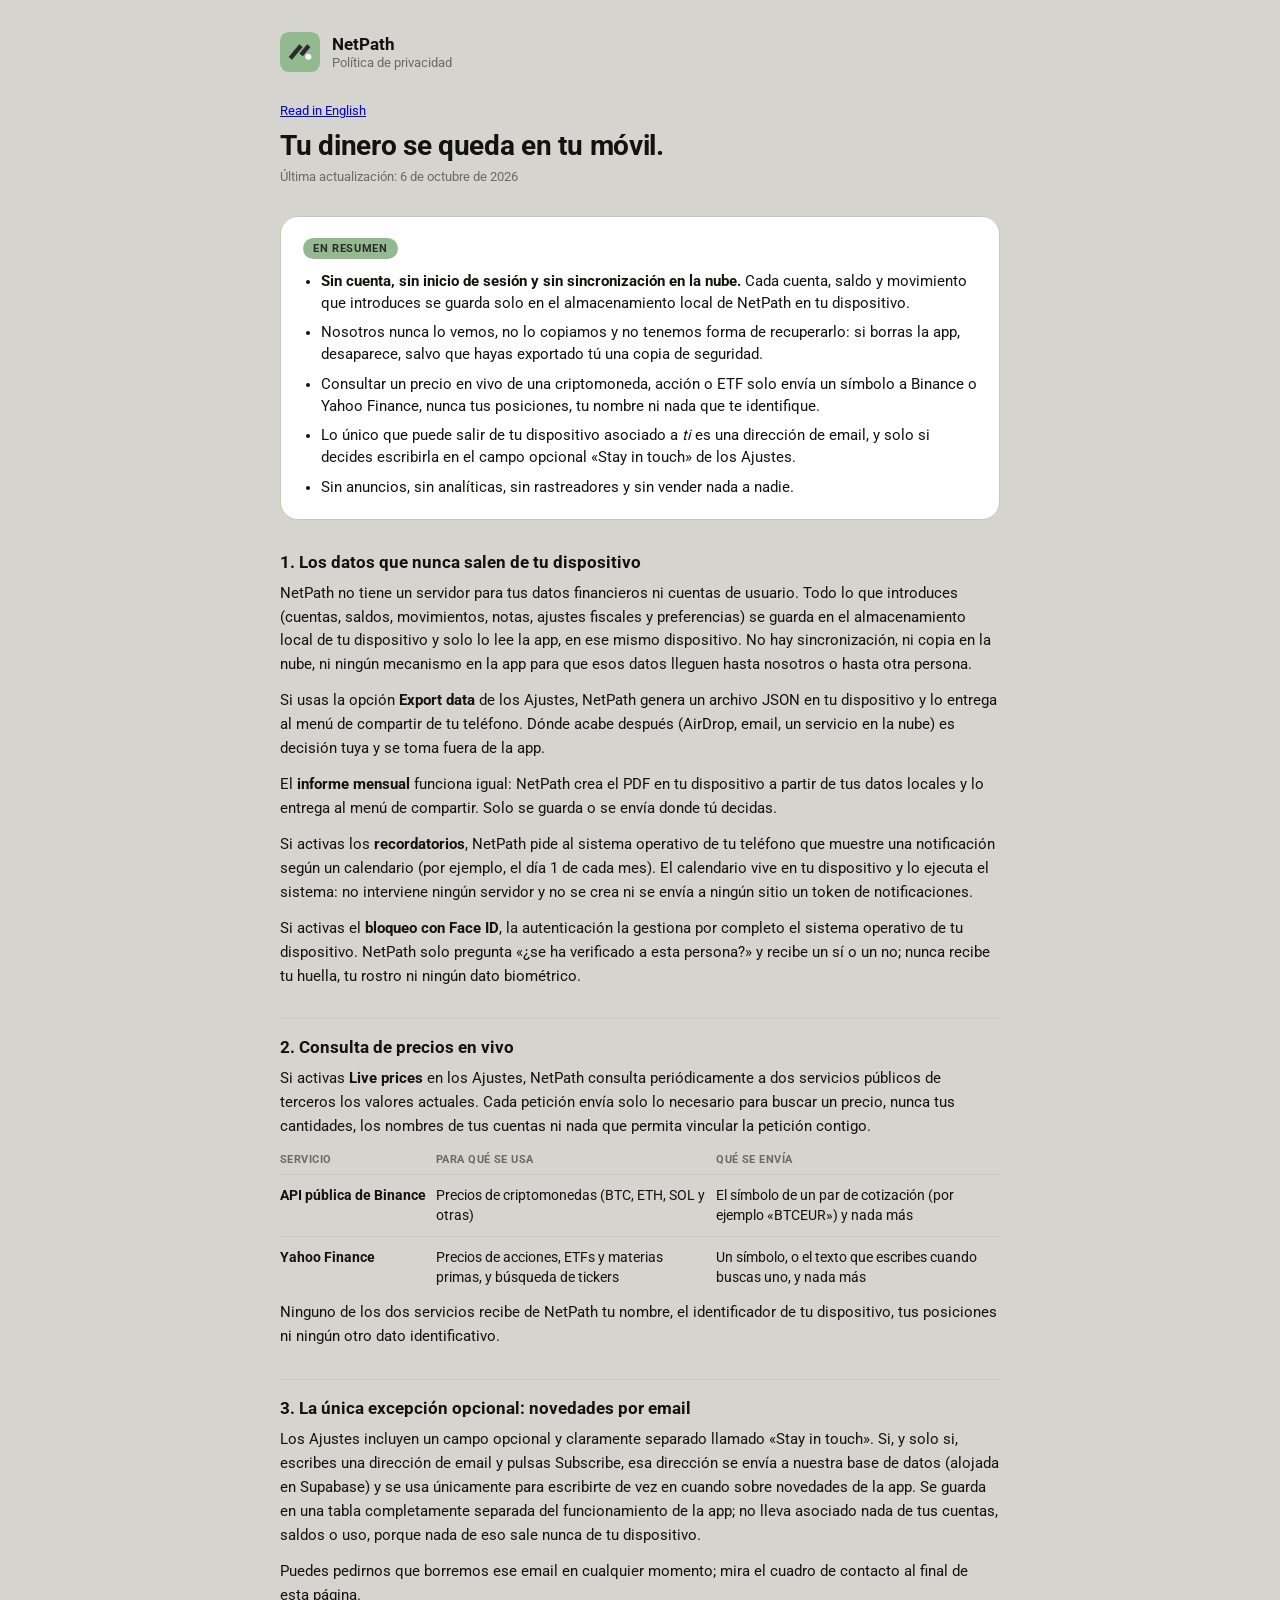
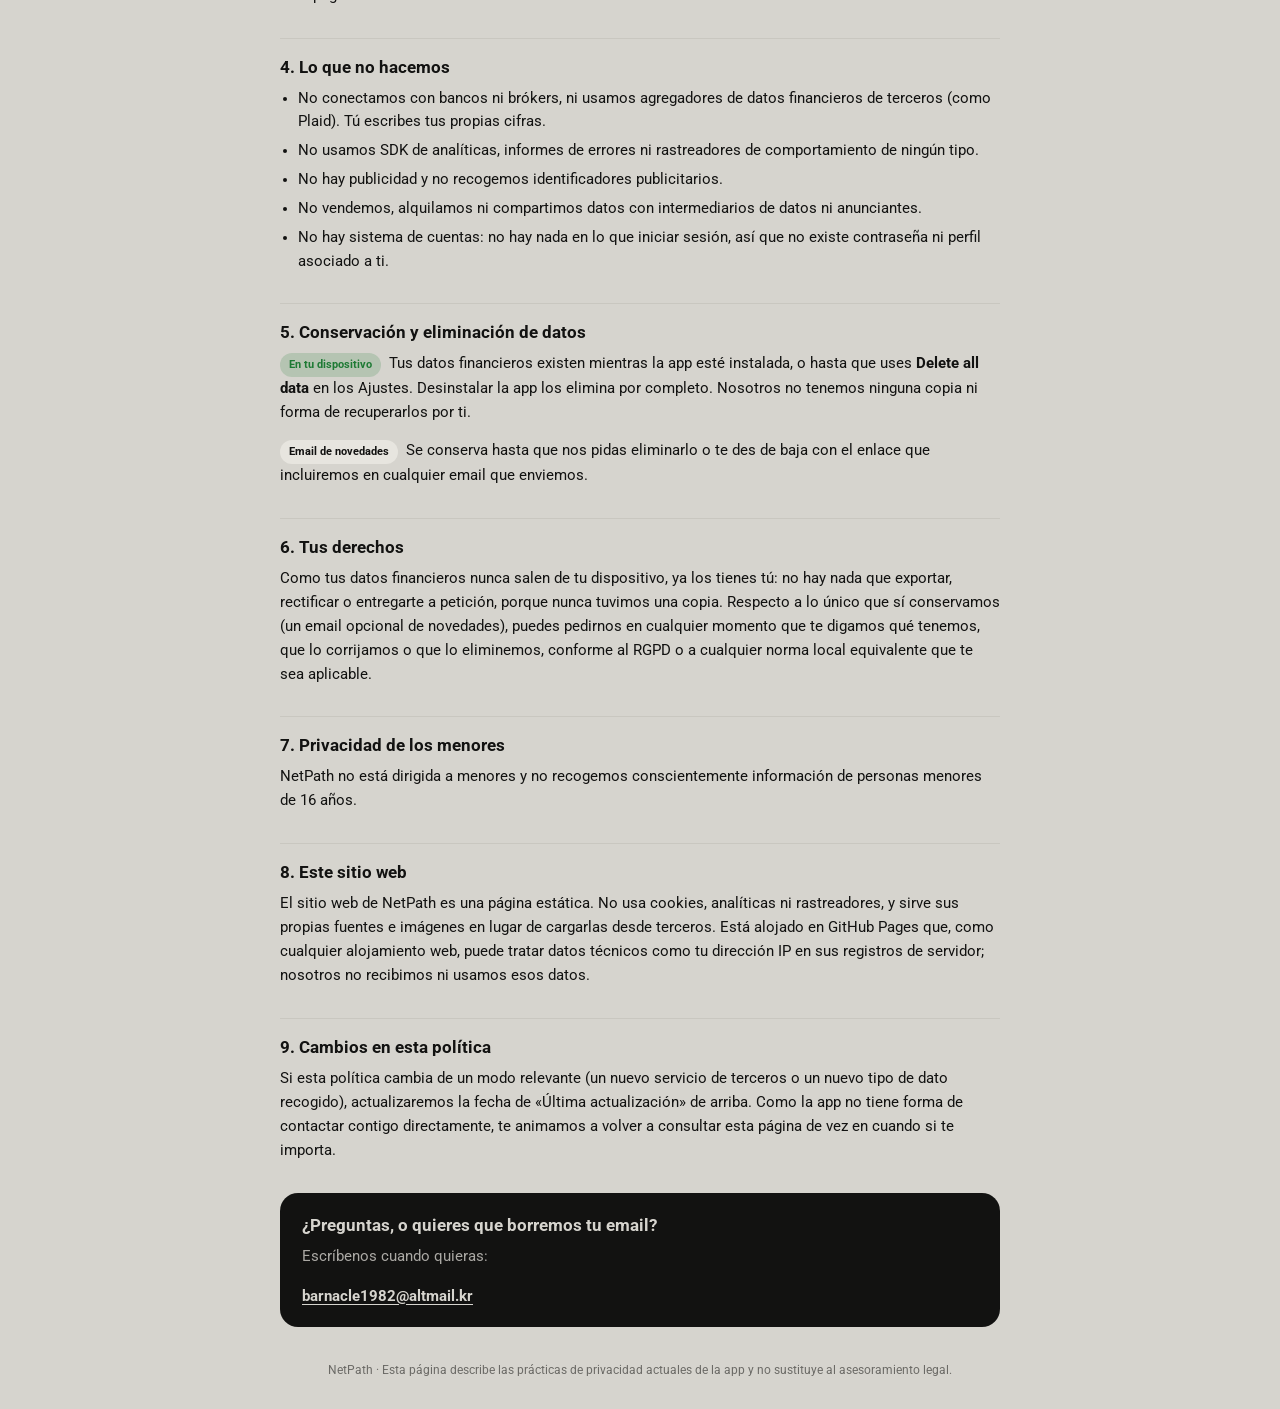
==== privacidad/index.html @ caff1fcc "Spanish privacy policy, social image, SEO files, refreshed screenshots Co-Authored-By: Claude Sonnet" ====
<!doctype html>
<html lang="es">
<head>
<meta charset="utf-8">
<meta name="viewport" content="width=device-width,initial-scale=1">
<title>Política de privacidad de NetPath</title>
<style>
@font-face { font-family: "Roboto"; font-weight: 400; font-display: swap; src: url("../assets/fonts/roboto-400.woff") format("woff"); }
@font-face { font-family: "Roboto"; font-weight: 500; font-display: swap; src: url("../assets/fonts/roboto-500.woff") format("woff"); }
@font-face { font-family: "Roboto"; font-weight: 700; font-display: swap; src: url("../assets/fonts/roboto-700.woff") format("woff"); }
</style>
<link rel="canonical" href="https://netpathapp.github.io/privacidad/">
<link rel="alternate" hreflang="en" href="https://netpathapp.github.io/privacy/">
<link rel="icon" href="../assets/brand/app-icon.svg" type="image/svg+xml">
<style>
  :root {
    --bg: #D6D4CE;
    --card: #FFFFFF;
    --card2: #E7E5DF;
    --fg: #121211;
    --muted: #6B6A66;
    --line: #C9C7C0;
    --accent: #93BA8F;
    --pos: #1E7A34;
    color-scheme: light;
  }
  @media (prefers-color-scheme: dark) {
    :root:not([data-theme="light"]) {
      --bg: #0C0C0B; --card: #1A1A18; --card2: #221F1D; --fg: #F3F3EE; --muted: #A7A6A1;
      --line: #2E2E2B; --accent: #93BA8F; --pos: #9BE06A; color-scheme: dark;
    }
  }
  :root[data-theme="dark"] {
    --bg: #0C0C0B; --card: #1A1A18; --card2: #221F1D; --fg: #F3F3EE; --muted: #A7A6A1;
    --line: #2E2E2B; --accent: #93BA8F; --pos: #9BE06A; color-scheme: dark;
  }
  * { box-sizing: border-box; }
  body {
    background: var(--bg); color: var(--fg);
    font-family: 'Roboto', -apple-system, system-ui, sans-serif;
    margin: 0; padding-inline: 20px; padding-block: 32px;
  }
  .wrap { max-width: 720px; margin: 0 auto; }
  .logo-mark { width: 40px; height: 40px; border-radius: 22.4%; overflow: hidden; flex: none; display: flex; }
  .logo-mark svg { display: block; }
  header { display: flex; align-items: center; gap: 12px; margin-bottom: 28px; }
  header .word { font-weight: 700; font-size: 17px; line-height: 1.2; }
  header .sub { font-size: 12.5px; color: var(--muted); margin-top: 1px; }
  h1 { font-size: 28px; font-weight: 700; letter-spacing: -0.3px; margin: 0 0 4px; text-wrap: balance; }
  .updated { font-size: 13px; color: var(--muted); margin-bottom: 28px; }
  .tldr { background: var(--card); border: 1px solid var(--line); border-radius: 18px; padding: 20px 22px; margin-bottom: 32px; }
  .tldr .label {
    display: inline-block; font-size: 11px; font-weight: 700; letter-spacing: 0.06em;
    background: var(--accent); color: #2B2B2B; padding: 4px 10px; border-radius: 999px;
    text-transform: uppercase; margin-bottom: 12px;
  }
  .tldr ul { margin: 0; padding-left: 18px; }
  .tldr li { margin-bottom: 8px; line-height: 1.5; font-size: 14.5px; }
  .tldr li:last-child { margin-bottom: 0; }
  .tldr strong { font-weight: 600; }
  section { margin-bottom: 30px; }
  h2 { font-size: 17px; font-weight: 700; margin: 0 0 10px; border-top: 1px solid var(--line); padding-top: 18px; }
  section:first-of-type h2 { border-top: none; padding-top: 0; }
  p { line-height: 1.65; font-size: 14.5px; margin: 0 0 12px; }
  p:last-child { margin-bottom: 0; }
  ul.plain { margin: 0 0 12px; padding-left: 18px; line-height: 1.6; font-size: 14.5px; }
  ul.plain li { margin-bottom: 6px; }
  .service-table { width: 100%; border-collapse: collapse; margin: 14px 0 4px; font-size: 13.5px; }
  .service-table th {
    text-align: left; font-size: 11px; letter-spacing: 0.04em; color: var(--muted);
    font-weight: 600; text-transform: uppercase; padding: 0 10px 8px 0; border-bottom: 1px solid var(--line);
  }
  .service-table td { padding: 10px 10px 10px 0; border-bottom: 1px solid var(--line); vertical-align: top; line-height: 1.5; }
  .service-table tr:last-child td { border-bottom: none; }
  .service-table .svc { font-weight: 600; white-space: nowrap; }
  .pill { display: inline-block; font-size: 11px; font-weight: 700; padding: 3px 9px; border-radius: 999px; background: var(--card2); color: var(--fg); }
  .pill.local { background: color-mix(in srgb, var(--pos) 18%, transparent); color: var(--pos); }
  .contact-box { background: var(--fg); color: var(--bg); border-radius: 18px; padding: 22px; margin-top: 8px; }
  .contact-box h2 { color: var(--bg); border: none; padding-top: 0; }
  .contact-box p { color: color-mix(in srgb, var(--bg) 78%, transparent); }
  .contact-box .email {
    display: inline-block; margin-top: 6px; font-weight: 700; font-size: 15px;
    color: var(--bg); text-decoration: underline; text-underline-offset: 3px; word-break: break-all;
  }
  footer { margin-top: 36px; font-size: 12px; color: var(--muted); text-align: center; }
  @media (max-width: 480px) { h1 { font-size: 24px; } }
</style>
</head>
<body>
<div class="wrap">
  <header>
    <a href="../" aria-label="Volver a NetPath" style="display:contents;color:inherit;text-decoration:none">
    <div class="logo-mark"><svg viewBox="0 0 100 100" width="40" height="40" aria-hidden="true"><rect width="100" height="100" fill="#93BA8F"/><rect x="-20.72" y="-5.5" width="41.44" height="11" transform="translate(39.13 50) rotate(-50)" fill="#2B2B2B"/><rect x="-15" y="-5.5" width="30" height="11" transform="translate(62.38 45.62) rotate(-50)" fill="#2B2B2B"/><circle cx="70.91" cy="61.91" r="7.5" fill="#FFFFFF"/></svg></div>
    <div>
      <div class="word">NetPath</div>
      <div class="sub">Política de privacidad</div>
    </div>
    </a>
  </header>
  <p class="updated" style="margin-bottom:8px"><a href="../privacy/" hreflang="en" lang="en">Read in English</a></p>

  <h1>Tu dinero se queda en tu móvil.</h1>
  <p class="updated">Última actualización: 6 de octubre de 2026</p>

  <div class="tldr">
    <div class="label">En resumen</div>
    <ul>
      <li><strong>Sin cuenta, sin inicio de sesión y sin sincronización en la nube.</strong> Cada cuenta, saldo y movimiento que introduces se guarda solo en el almacenamiento local de NetPath en tu dispositivo.</li>
      <li>Nosotros nunca lo vemos, no lo copiamos y no tenemos forma de recuperarlo: si borras la app, desaparece, salvo que hayas exportado tú una copia de seguridad.</li>
      <li>Consultar un precio en vivo de una criptomoneda, acción o ETF solo envía un símbolo a Binance o Yahoo Finance, nunca tus posiciones, tu nombre ni nada que te identifique.</li>
      <li>Lo único que puede salir de tu dispositivo asociado a <em>ti</em> es una dirección de email, y solo si decides escribirla en el campo opcional «Stay in touch» de los Ajustes.</li>
      <li>Sin anuncios, sin analíticas, sin rastreadores y sin vender nada a nadie.</li>
    </ul>
  </div>

  <section>
    <h2>1. Los datos que nunca salen de tu dispositivo</h2>
    <p>
      NetPath no tiene un servidor para tus datos financieros ni cuentas de usuario. Todo lo que introduces
      (cuentas, saldos, movimientos, notas, ajustes fiscales y preferencias) se guarda en el almacenamiento local
      de tu dispositivo y solo lo lee la app, en ese mismo dispositivo. No hay sincronización, ni copia en la nube,
      ni ningún mecanismo en la app para que esos datos lleguen hasta nosotros o hasta otra persona.
    </p>
    <p>
      Si usas la opción <strong>Export data</strong> de los Ajustes, NetPath genera un archivo JSON en tu dispositivo y
      lo entrega al menú de compartir de tu teléfono. Dónde acabe después (AirDrop, email, un servicio en la nube) es
      decisión tuya y se toma fuera de la app.
    </p>
    <p>
      El <strong>informe mensual</strong> funciona igual: NetPath crea el PDF en tu dispositivo a partir de tus datos
      locales y lo entrega al menú de compartir. Solo se guarda o se envía donde tú decidas.
    </p>
    <p>
      Si activas los <strong>recordatorios</strong>, NetPath pide al sistema operativo de tu teléfono que muestre una
      notificación según un calendario (por ejemplo, el día 1 de cada mes). El calendario vive en tu dispositivo y lo
      ejecuta el sistema: no interviene ningún servidor y no se crea ni se envía a ningún sitio un token de notificaciones.
    </p>
    <p>
      Si activas el <strong>bloqueo con Face ID</strong>, la autenticación la gestiona por completo el sistema
      operativo de tu dispositivo. NetPath solo pregunta «¿se ha verificado a esta persona?» y recibe un sí o un no;
      nunca recibe tu huella, tu rostro ni ningún dato biométrico.
    </p>
  </section>

  <section>
    <h2>2. Consulta de precios en vivo</h2>
    <p>
      Si activas <strong>Live prices</strong> en los Ajustes, NetPath consulta periódicamente a dos servicios públicos
      de terceros los valores actuales. Cada petición envía solo lo necesario para buscar un precio, nunca tus
      cantidades, los nombres de tus cuentas ni nada que permita vincular la petición contigo.
    </p>
    <table class="service-table">
      <tr><th>Servicio</th><th>Para qué se usa</th><th>Qué se envía</th></tr>
      <tr>
        <td class="svc">API pública de Binance</td>
        <td>Precios de criptomonedas (BTC, ETH, SOL y otras)</td>
        <td>El símbolo de un par de cotización (por ejemplo «BTCEUR») y nada más</td>
      </tr>
      <tr>
        <td class="svc">Yahoo Finance</td>
        <td>Precios de acciones, ETFs y materias primas, y búsqueda de tickers</td>
        <td>Un símbolo, o el texto que escribes cuando buscas uno, y nada más</td>
      </tr>
    </table>
    <p>Ninguno de los dos servicios recibe de NetPath tu nombre, el identificador de tu dispositivo, tus posiciones ni ningún otro dato identificativo.</p>
  </section>

  <section>
    <h2>3. La única excepción opcional: novedades por email</h2>
    <p>
      Los Ajustes incluyen un campo opcional y claramente separado llamado «Stay in touch». Si, y solo si, escribes
      una dirección de email y pulsas Subscribe, esa dirección se envía a nuestra base de datos (alojada en Supabase)
      y se usa únicamente para escribirte de vez en cuando sobre novedades de la app. Se guarda en una tabla
      completamente separada del funcionamiento de la app; no lleva asociado nada de tus cuentas, saldos o uso, porque
      nada de eso sale nunca de tu dispositivo.
    </p>
    <p>Puedes pedirnos que borremos ese email en cualquier momento; mira el cuadro de contacto al final de esta página.</p>
  </section>

  <section>
    <h2>4. Lo que no hacemos</h2>
    <ul class="plain">
      <li>No conectamos con bancos ni brókers, ni usamos agregadores de datos financieros de terceros (como Plaid). Tú escribes tus propias cifras.</li>
      <li>No usamos SDK de analíticas, informes de errores ni rastreadores de comportamiento de ningún tipo.</li>
      <li>No hay publicidad y no recogemos identificadores publicitarios.</li>
      <li>No vendemos, alquilamos ni compartimos datos con intermediarios de datos ni anunciantes.</li>
      <li>No hay sistema de cuentas: no hay nada en lo que iniciar sesión, así que no existe contraseña ni perfil asociado a ti.</li>
    </ul>
  </section>

  <section>
    <h2>5. Conservación y eliminación de datos</h2>
    <p>
      <span class="pill local">En tu dispositivo</span>
      &nbsp;Tus datos financieros existen mientras la app esté instalada, o hasta que uses <strong>Delete all
      data</strong> en los Ajustes. Desinstalar la app los elimina por completo. Nosotros no tenemos ninguna copia ni
      forma de recuperarlos por ti.
    </p>
    <p style="margin-top:14px;">
      <span class="pill">Email de novedades</span>
      &nbsp;Se conserva hasta que nos pidas eliminarlo o te des de baja con el enlace que incluiremos en cualquier email que enviemos.
    </p>
  </section>

  <section>
    <h2>6. Tus derechos</h2>
    <p>
      Como tus datos financieros nunca salen de tu dispositivo, ya los tienes tú: no hay nada que exportar,
      rectificar o entregarte a petición, porque nunca tuvimos una copia. Respecto a lo único que sí conservamos (un
      email opcional de novedades), puedes pedirnos en cualquier momento que te digamos qué tenemos, que lo corrijamos
      o que lo eliminemos, conforme al RGPD o a cualquier norma local equivalente que te sea aplicable.
    </p>
  </section>

  <section>
    <h2>7. Privacidad de los menores</h2>
    <p>NetPath no está dirigida a menores y no recogemos conscientemente información de personas menores de 16 años.</p>
  </section>

  <section>
    <h2>8. Este sitio web</h2>
    <p>
      El sitio web de NetPath es una página estática. No usa cookies, analíticas ni rastreadores, y sirve sus propias
      fuentes e imágenes en lugar de cargarlas desde terceros. Está alojado en GitHub Pages que, como cualquier
      alojamiento web, puede tratar datos técnicos como tu dirección IP en sus registros de servidor; nosotros no
      recibimos ni usamos esos datos.
    </p>
  </section>

  <section>
    <h2>9. Cambios en esta política</h2>
    <p>
      Si esta política cambia de un modo relevante (un nuevo servicio de terceros o un nuevo tipo de dato recogido),
      actualizaremos la fecha de «Última actualización» de arriba. Como la app no tiene forma de contactar contigo
      directamente, te animamos a volver a consultar esta página de vez en cuando si te importa.
    </p>
  </section>

  <div class="contact-box">
    <h2>¿Preguntas, o quieres que borremos tu email?</h2>
    <p>Escríbenos cuando quieras:</p>
    <div class="email">barnacle1982@altmail.kr</div>
  </div>

  <footer>NetPath &middot; Esta página describe las prácticas de privacidad actuales de la app y no sustituye al asesoramiento legal.</footer>
</div>
</body>
</html>
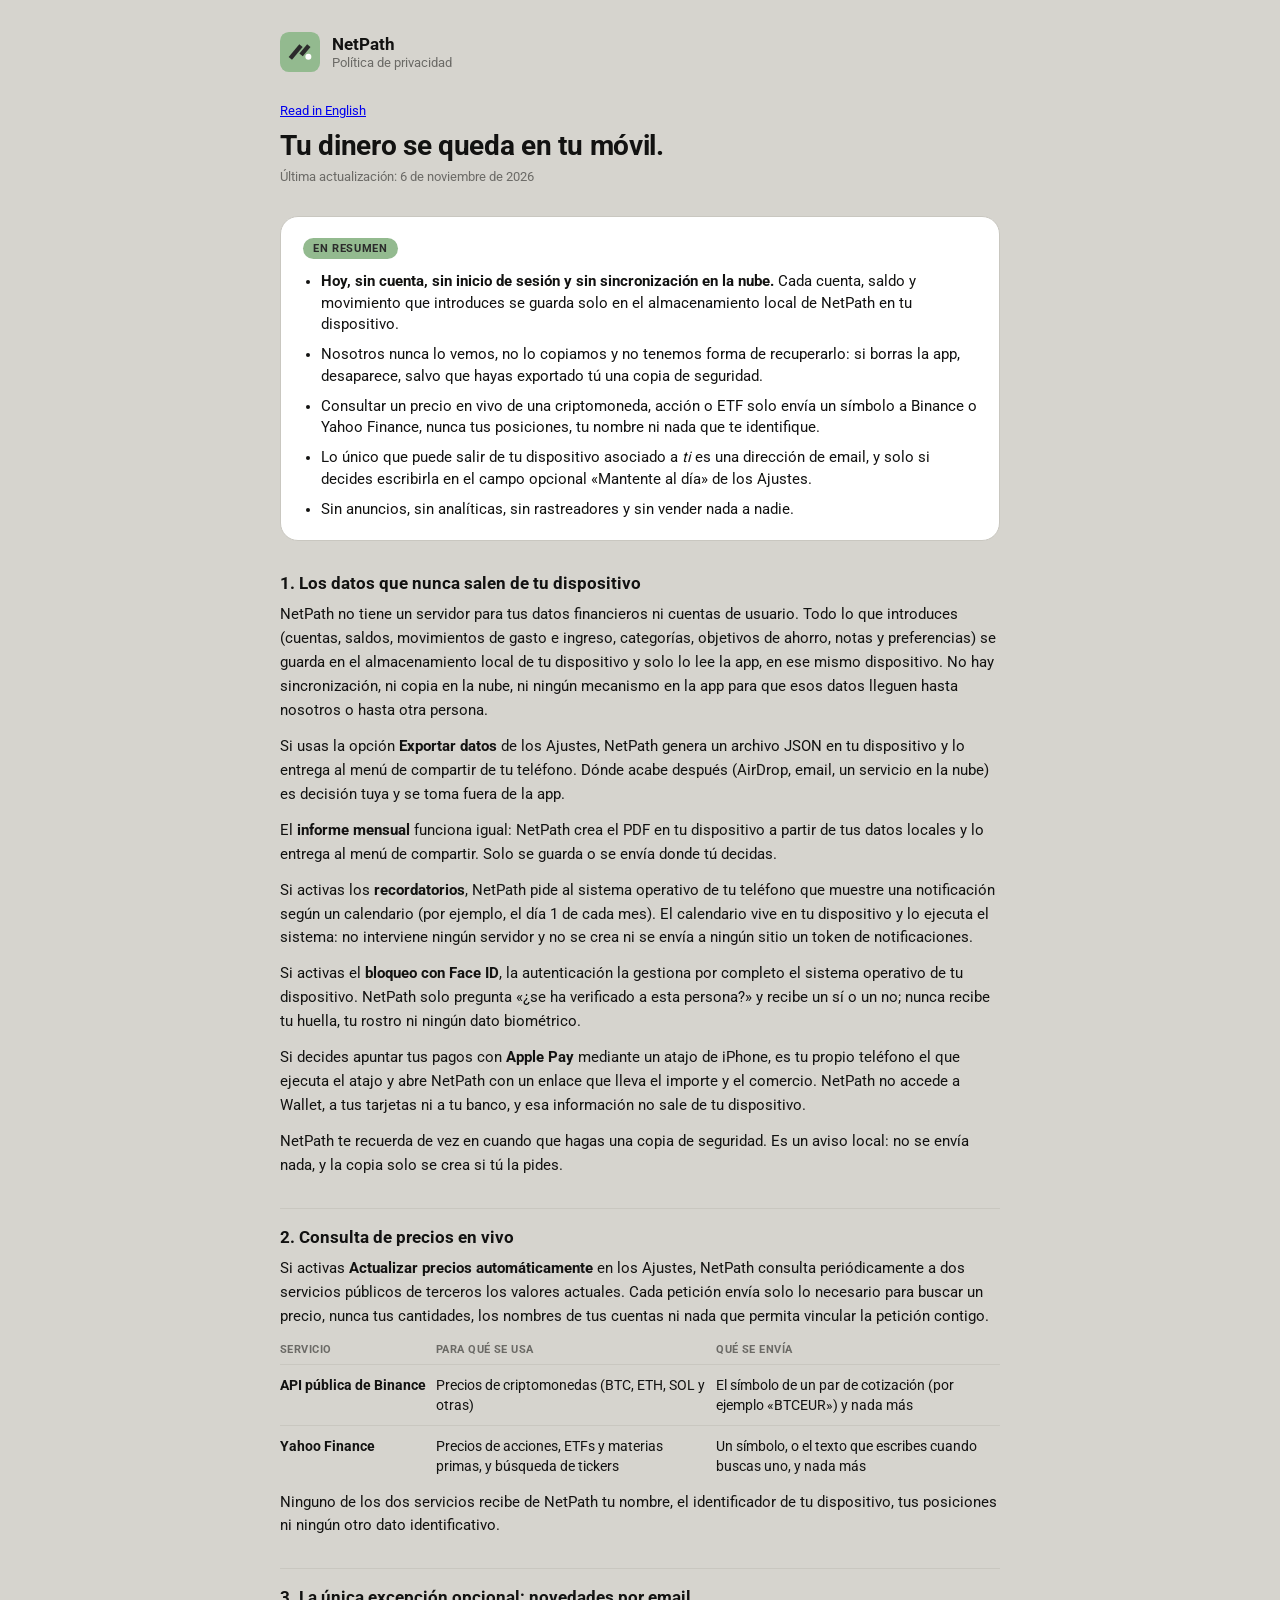
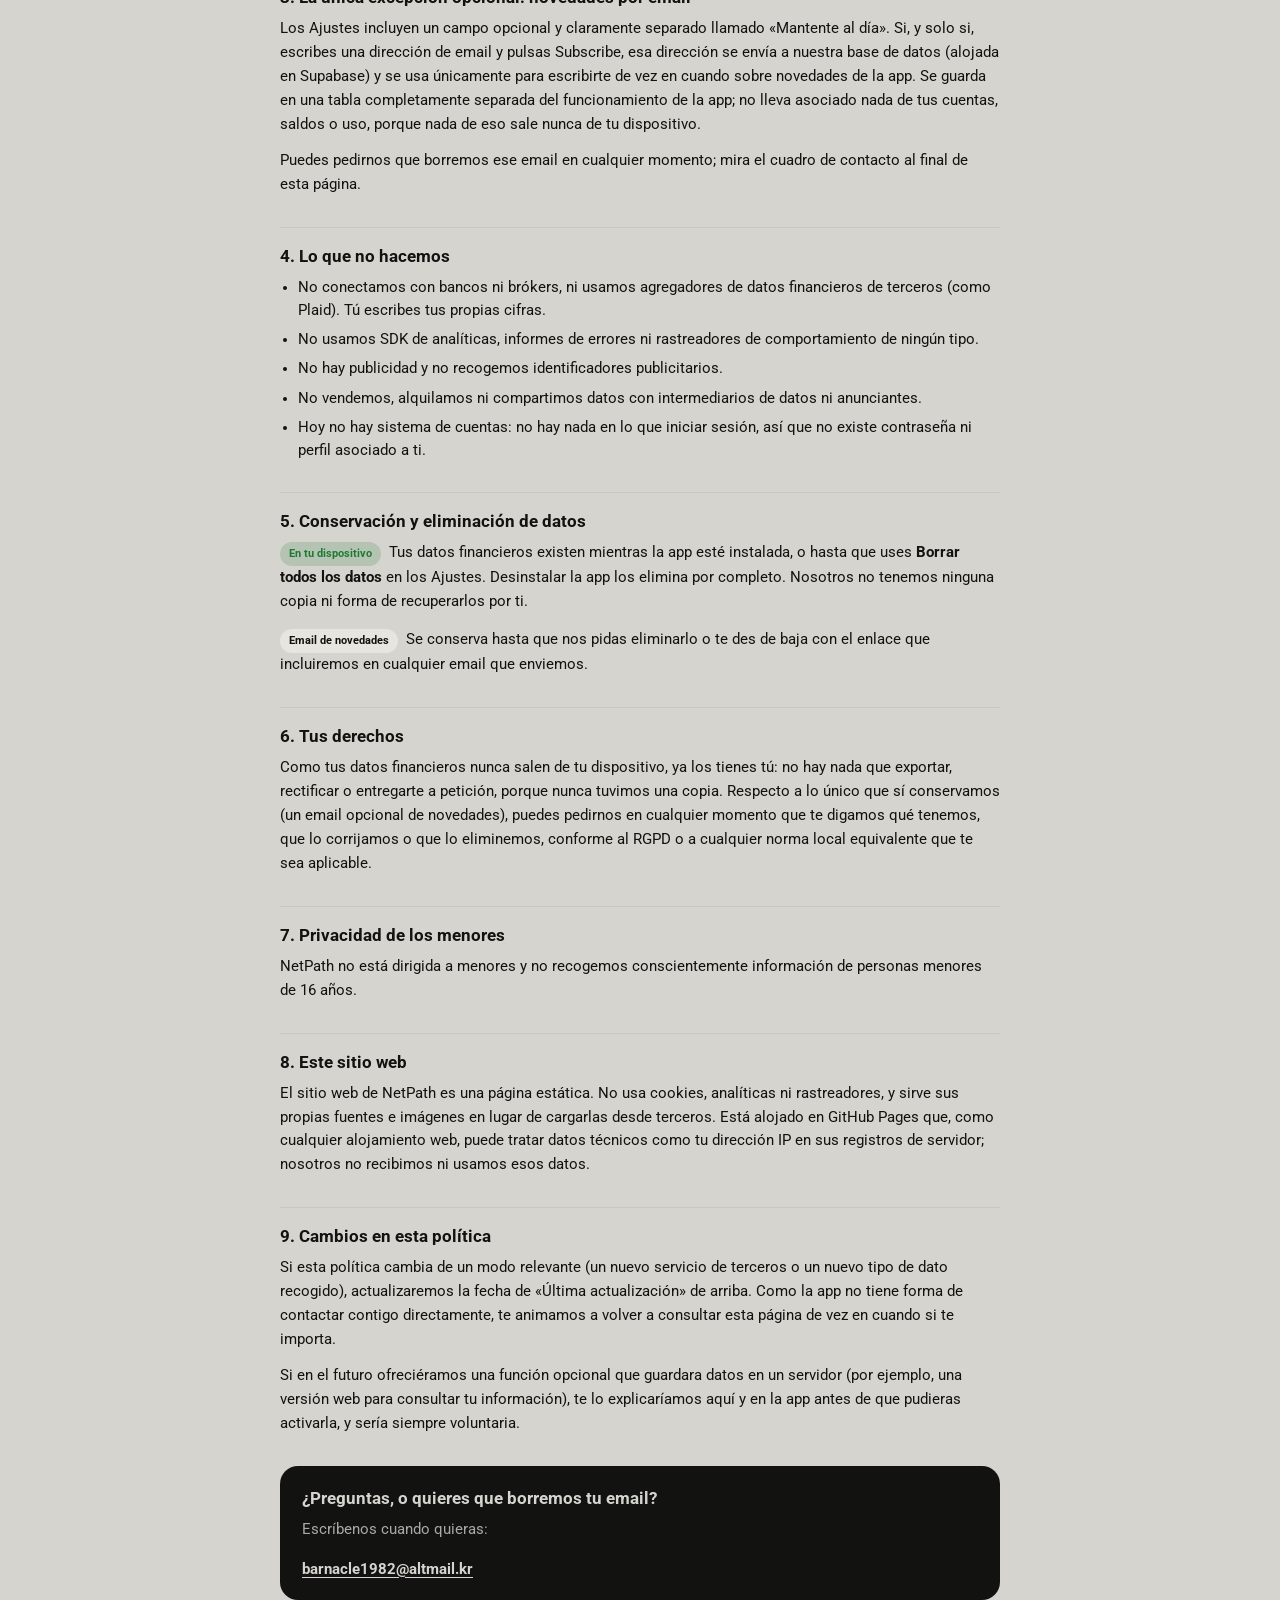
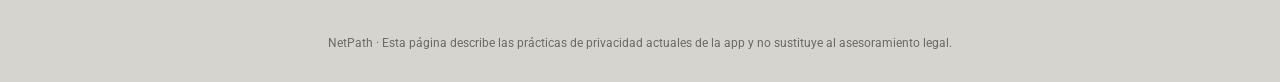
==== commit 49dba629: "Politica de privacidad: gastos, Apple Pay, copia de seguridad y futuras funciones opcionales Co-Auth" ====
--- a/privacidad/index.html
+++ b/privacidad/index.html
@@ -100,15 +100,15 @@
   <p class="updated" style="margin-bottom:8px"><a href="../privacy/" hreflang="en" lang="en">Read in English</a></p>
 
   <h1>Tu dinero se queda en tu móvil.</h1>
-  <p class="updated">Última actualización: 6 de octubre de 2026</p>
+  <p class="updated">Última actualización: 6 de noviembre de 2026</p>
 
   <div class="tldr">
     <div class="label">En resumen</div>
     <ul>
-      <li><strong>Sin cuenta, sin inicio de sesión y sin sincronización en la nube.</strong> Cada cuenta, saldo y movimiento que introduces se guarda solo en el almacenamiento local de NetPath en tu dispositivo.</li>
+      <li><strong>Hoy, sin cuenta, sin inicio de sesión y sin sincronización en la nube.</strong> Cada cuenta, saldo y movimiento que introduces se guarda solo en el almacenamiento local de NetPath en tu dispositivo.</li>
       <li>Nosotros nunca lo vemos, no lo copiamos y no tenemos forma de recuperarlo: si borras la app, desaparece, salvo que hayas exportado tú una copia de seguridad.</li>
       <li>Consultar un precio en vivo de una criptomoneda, acción o ETF solo envía un símbolo a Binance o Yahoo Finance, nunca tus posiciones, tu nombre ni nada que te identifique.</li>
-      <li>Lo único que puede salir de tu dispositivo asociado a <em>ti</em> es una dirección de email, y solo si decides escribirla en el campo opcional «Stay in touch» de los Ajustes.</li>
+      <li>Lo único que puede salir de tu dispositivo asociado a <em>ti</em> es una dirección de email, y solo si decides escribirla en el campo opcional «Mantente al día» de los Ajustes.</li>
       <li>Sin anuncios, sin analíticas, sin rastreadores y sin vender nada a nadie.</li>
     </ul>
   </div>
@@ -117,12 +117,12 @@
     <h2>1. Los datos que nunca salen de tu dispositivo</h2>
     <p>
       NetPath no tiene un servidor para tus datos financieros ni cuentas de usuario. Todo lo que introduces
-      (cuentas, saldos, movimientos, notas, ajustes fiscales y preferencias) se guarda en el almacenamiento local
+      (cuentas, saldos, movimientos de gasto e ingreso, categorías, objetivos de ahorro, notas y preferencias) se guarda en el almacenamiento local
       de tu dispositivo y solo lo lee la app, en ese mismo dispositivo. No hay sincronización, ni copia en la nube,
       ni ningún mecanismo en la app para que esos datos lleguen hasta nosotros o hasta otra persona.
     </p>
     <p>
-      Si usas la opción <strong>Export data</strong> de los Ajustes, NetPath genera un archivo JSON en tu dispositivo y
+      Si usas la opción <strong>Exportar datos</strong> de los Ajustes, NetPath genera un archivo JSON en tu dispositivo y
       lo entrega al menú de compartir de tu teléfono. Dónde acabe después (AirDrop, email, un servicio en la nube) es
       decisión tuya y se toma fuera de la app.
     </p>
@@ -140,12 +140,21 @@
       operativo de tu dispositivo. NetPath solo pregunta «¿se ha verificado a esta persona?» y recibe un sí o un no;
       nunca recibe tu huella, tu rostro ni ningún dato biométrico.
     </p>
+    <p>
+      Si decides apuntar tus pagos con <strong>Apple Pay</strong> mediante un atajo de iPhone, es tu propio teléfono
+      el que ejecuta el atajo y abre NetPath con un enlace que lleva el importe y el comercio. NetPath no accede a
+      Wallet, a tus tarjetas ni a tu banco, y esa información no sale de tu dispositivo.
+    </p>
+    <p>
+      NetPath te recuerda de vez en cuando que hagas una copia de seguridad. Es un aviso local: no se envía nada, y la
+      copia solo se crea si tú la pides.
+    </p>
   </section>
 
   <section>
     <h2>2. Consulta de precios en vivo</h2>
     <p>
-      Si activas <strong>Live prices</strong> en los Ajustes, NetPath consulta periódicamente a dos servicios públicos
+      Si activas <strong>Actualizar precios automáticamente</strong> en los Ajustes, NetPath consulta periódicamente a dos servicios públicos
       de terceros los valores actuales. Cada petición envía solo lo necesario para buscar un precio, nunca tus
       cantidades, los nombres de tus cuentas ni nada que permita vincular la petición contigo.
     </p>
@@ -168,7 +177,7 @@
   <section>
     <h2>3. La única excepción opcional: novedades por email</h2>
     <p>
-      Los Ajustes incluyen un campo opcional y claramente separado llamado «Stay in touch». Si, y solo si, escribes
+      Los Ajustes incluyen un campo opcional y claramente separado llamado «Mantente al día». Si, y solo si, escribes
       una dirección de email y pulsas Subscribe, esa dirección se envía a nuestra base de datos (alojada en Supabase)
       y se usa únicamente para escribirte de vez en cuando sobre novedades de la app. Se guarda en una tabla
       completamente separada del funcionamiento de la app; no lleva asociado nada de tus cuentas, saldos o uso, porque
@@ -184,7 +193,7 @@
       <li>No usamos SDK de analíticas, informes de errores ni rastreadores de comportamiento de ningún tipo.</li>
       <li>No hay publicidad y no recogemos identificadores publicitarios.</li>
       <li>No vendemos, alquilamos ni compartimos datos con intermediarios de datos ni anunciantes.</li>
-      <li>No hay sistema de cuentas: no hay nada en lo que iniciar sesión, así que no existe contraseña ni perfil asociado a ti.</li>
+      <li>Hoy no hay sistema de cuentas: no hay nada en lo que iniciar sesión, así que no existe contraseña ni perfil asociado a ti.</li>
     </ul>
   </section>
 
@@ -192,8 +201,7 @@
     <h2>5. Conservación y eliminación de datos</h2>
     <p>
       <span class="pill local">En tu dispositivo</span>
-      &nbsp;Tus datos financieros existen mientras la app esté instalada, o hasta que uses <strong>Delete all
-      data</strong> en los Ajustes. Desinstalar la app los elimina por completo. Nosotros no tenemos ninguna copia ni
+      &nbsp;Tus datos financieros existen mientras la app esté instalada, o hasta que uses <strong>Borrar todos los datos</strong> en los Ajustes. Desinstalar la app los elimina por completo. Nosotros no tenemos ninguna copia ni
       forma de recuperarlos por ti.
     </p>
     <p style="margin-top:14px;">
@@ -233,6 +241,11 @@
       Si esta política cambia de un modo relevante (un nuevo servicio de terceros o un nuevo tipo de dato recogido),
       actualizaremos la fecha de «Última actualización» de arriba. Como la app no tiene forma de contactar contigo
       directamente, te animamos a volver a consultar esta página de vez en cuando si te importa.
+    </p>
+    <p>
+      Si en el futuro ofreciéramos una función opcional que guardara datos en un servidor (por ejemplo, una versión
+      web para consultar tu información), te lo explicaríamos aquí y en la app antes de que pudieras activarla, y sería
+      siempre voluntaria.
     </p>
   </section>
 
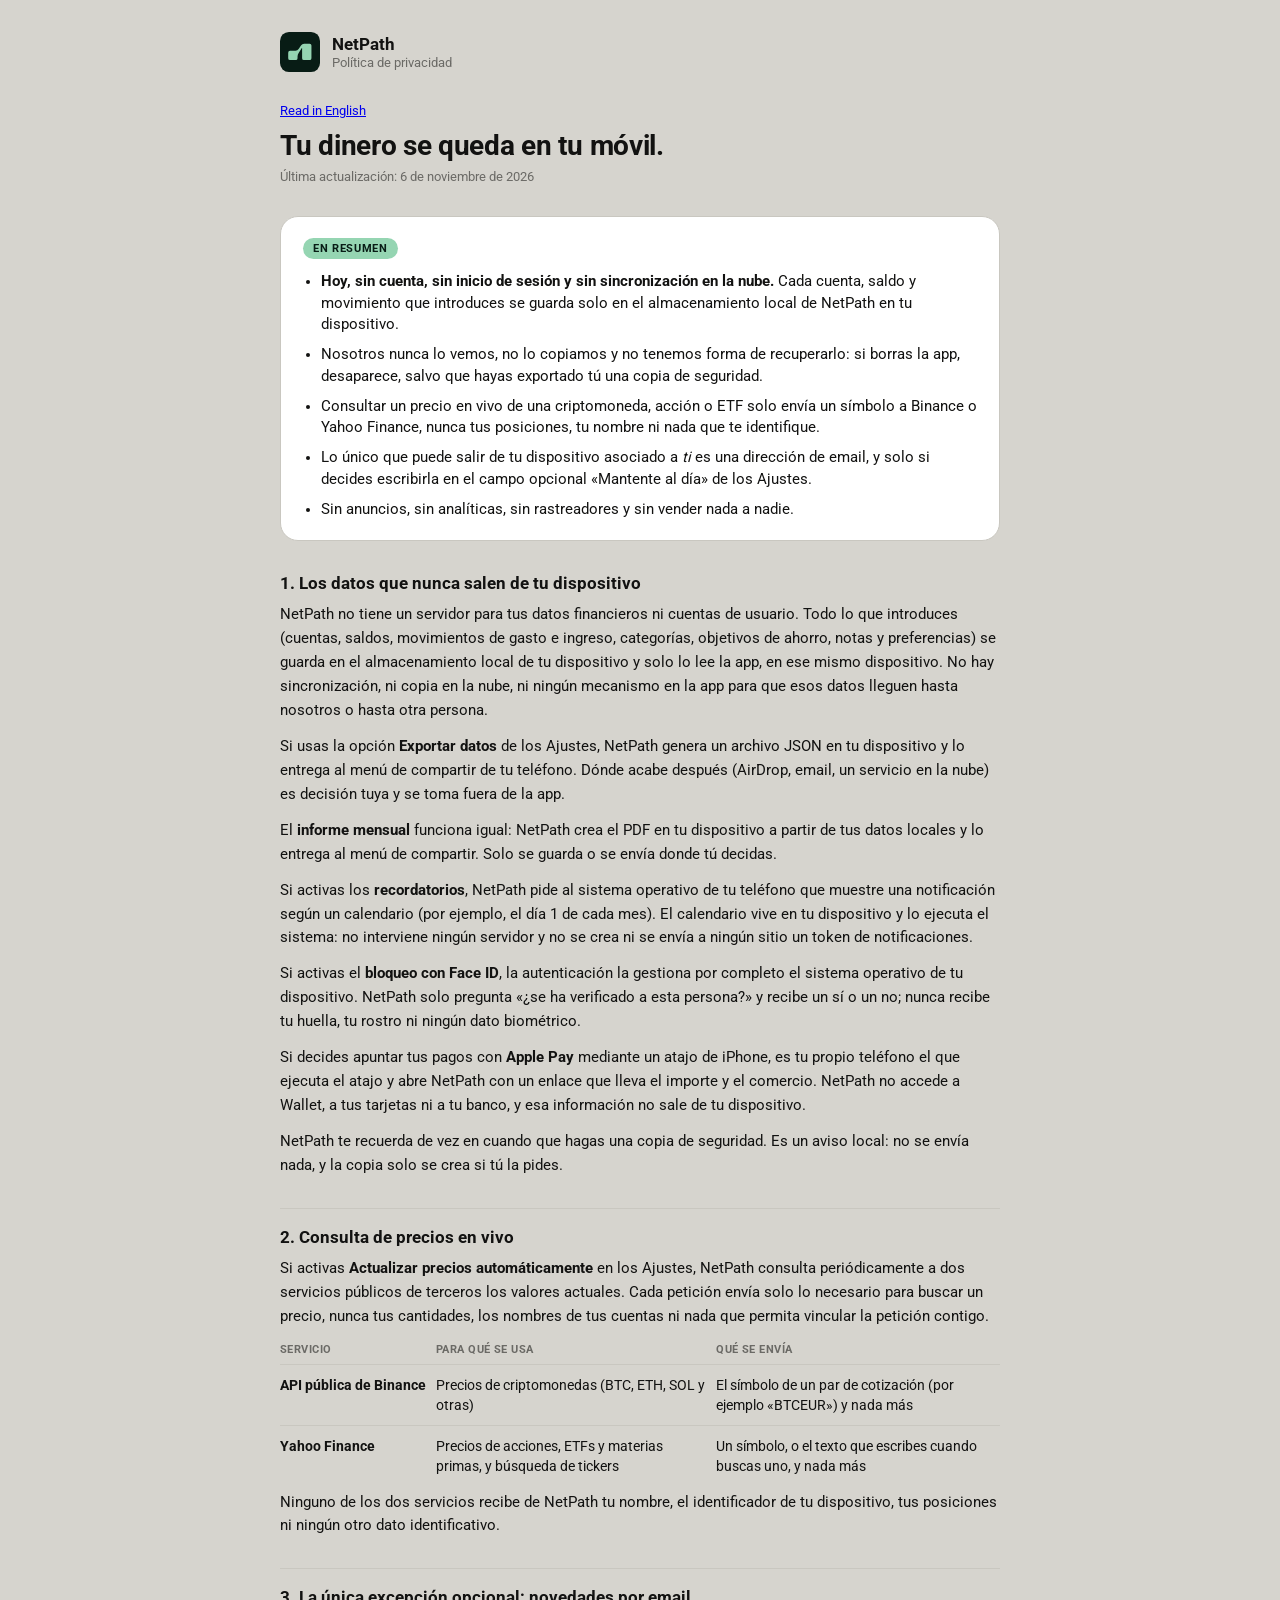
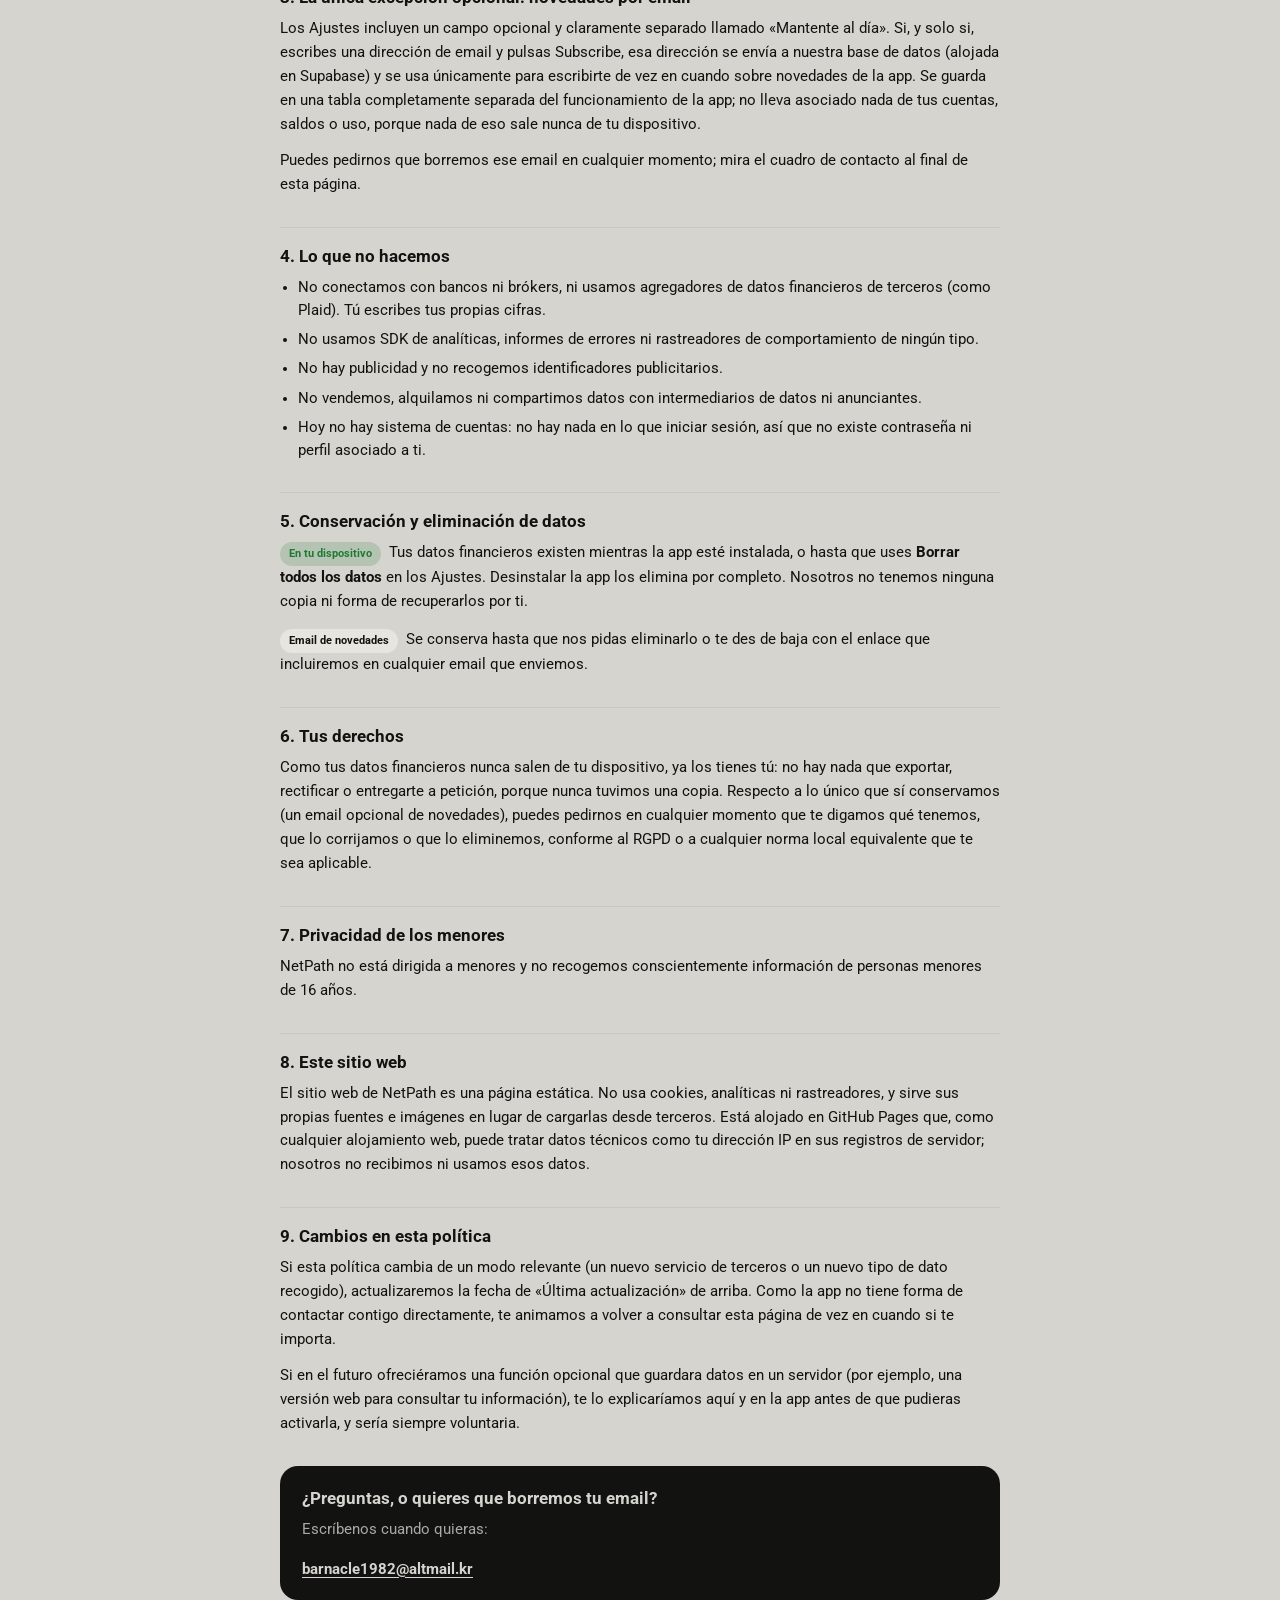
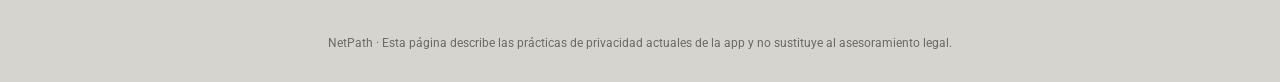
==== commit 18ab541c: "Landing renovada: marca v2 (Night), nuevo mensaje, capturas de las 4 pestañas, precios 'muy pronto' " ====
--- a/privacidad/index.html
+++ b/privacidad/index.html
@@ -20,19 +20,19 @@
     --fg: #121211;
     --muted: #6B6A66;
     --line: #C9C7C0;
-    --accent: #93BA8F;
+    --accent: #95D5B2;
     --pos: #1E7A34;
     color-scheme: light;
   }
   @media (prefers-color-scheme: dark) {
     :root:not([data-theme="light"]) {
       --bg: #0C0C0B; --card: #1A1A18; --card2: #221F1D; --fg: #F3F3EE; --muted: #A7A6A1;
-      --line: #2E2E2B; --accent: #93BA8F; --pos: #9BE06A; color-scheme: dark;
+      --line: #2E2E2B; --accent: #95D5B2; --pos: #9BE06A; color-scheme: dark;
     }
   }
   :root[data-theme="dark"] {
     --bg: #0C0C0B; --card: #1A1A18; --card2: #221F1D; --fg: #F3F3EE; --muted: #A7A6A1;
-    --line: #2E2E2B; --accent: #93BA8F; --pos: #9BE06A; color-scheme: dark;
+    --line: #2E2E2B; --accent: #95D5B2; --pos: #9BE06A; color-scheme: dark;
   }
   * { box-sizing: border-box; }
   body {
@@ -51,7 +51,7 @@
   .tldr { background: var(--card); border: 1px solid var(--line); border-radius: 18px; padding: 20px 22px; margin-bottom: 32px; }
   .tldr .label {
     display: inline-block; font-size: 11px; font-weight: 700; letter-spacing: 0.06em;
-    background: var(--accent); color: #2B2B2B; padding: 4px 10px; border-radius: 999px;
+    background: var(--accent); color: #081C15; padding: 4px 10px; border-radius: 999px;
     text-transform: uppercase; margin-bottom: 12px;
   }
   .tldr ul { margin: 0; padding-left: 18px; }
@@ -90,7 +90,7 @@
 <div class="wrap">
   <header>
     <a href="../" aria-label="Volver a NetPath" style="display:contents;color:inherit;text-decoration:none">
-    <div class="logo-mark"><svg viewBox="0 0 100 100" width="40" height="40" aria-hidden="true"><rect width="100" height="100" fill="#93BA8F"/><rect x="-20.72" y="-5.5" width="41.44" height="11" transform="translate(39.13 50) rotate(-50)" fill="#2B2B2B"/><rect x="-15" y="-5.5" width="30" height="11" transform="translate(62.38 45.62) rotate(-50)" fill="#2B2B2B"/><circle cx="70.91" cy="61.91" r="7.5" fill="#FFFFFF"/></svg></div>
+    <div class="logo-mark"><svg viewBox="0 0 100 100" width="40" height="40" aria-hidden="true"><rect width="100" height="100" fill="#081C15"/><g transform="translate(20.5 29.2) scale(0.1704)"><path fill="#95D5B2" d="M0 132A27 27 0 0 1 27 105H107Q137 105 153.1 79.7L187.9 25.3Q204 0 234 0H314A27 27 0 0 1 341 27V213A27 27 0 0 1 314 240H231A27 27 0 0 1 204 213V67.8Q204 55.8 197.5 65.9L153.1 135.4Q137 160.7 137 190.7V213A27 27 0 0 1 110 240H27A27 27 0 0 1 0 213Z"/></g></svg></div>
     <div>
       <div class="word">NetPath</div>
       <div class="sub">Política de privacidad</div>
